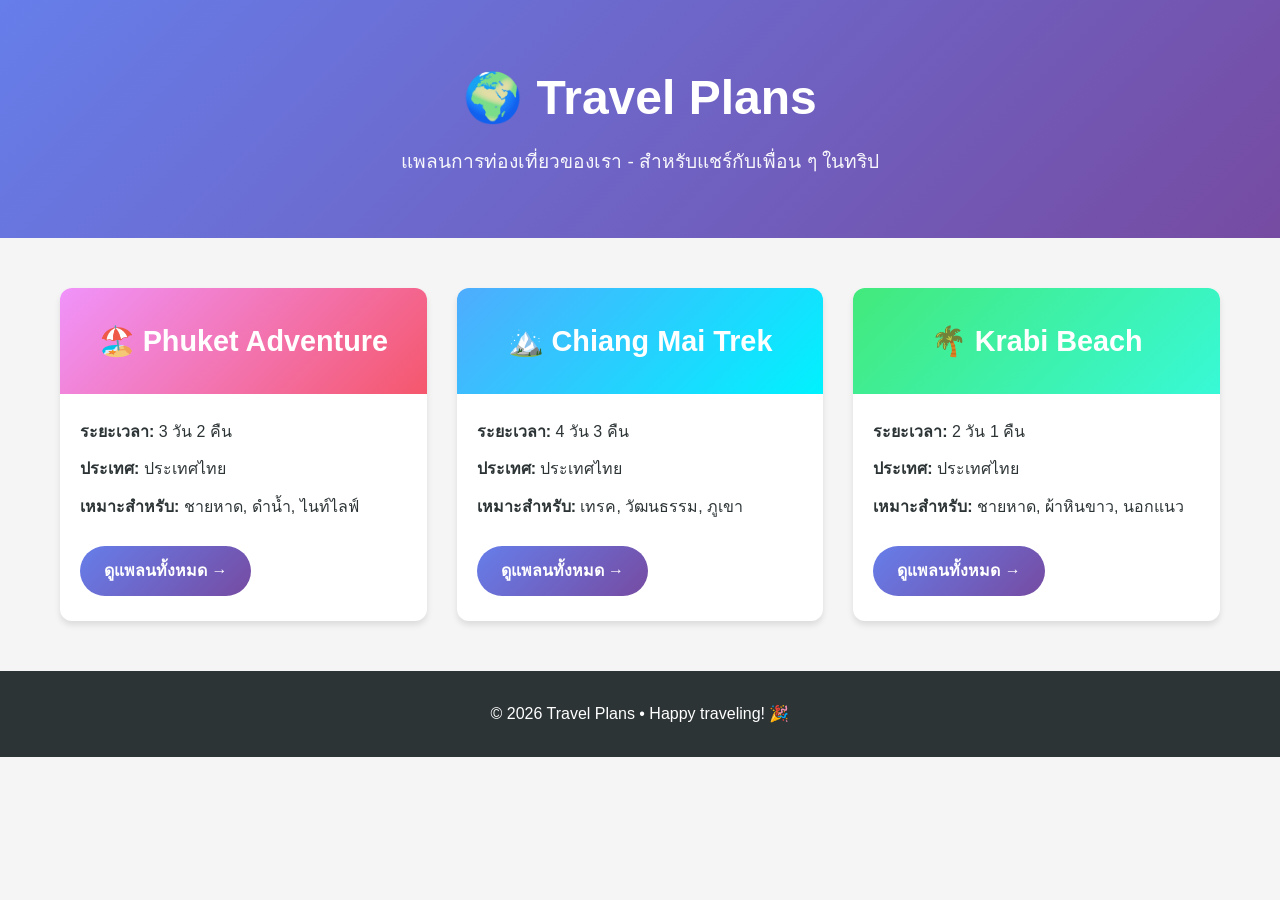
==== index.html @ 141b63b5 "Create main landing page" ====
<!DOCTYPE html>
<html lang="th">
<head>
    <meta charset="UTF-8">
    <meta name="viewport" content="width=device-width, initial-scale=1.0">
    <title>Travel Plans - การท่องเที่ยวของเรา</title>
    <link rel="stylesheet" href="css/styles.css">
</head>
<body>
    <header class="header">
        <div class="container">
            <h1>🌍 Travel Plans</h1>
            <p>แพลนการท่องเที่ยวของเรา - สำหรับแชร์กับเพื่อน ๆ ในทริป</p>
        </div>
    </header>

    <main class="container">
        <section class="plans-grid">
            <!-- Plan Card 1 -->
            <div class="plan-card">
                <div class="plan-header phuket">
                    <h2>🏖️ Phuket Adventure</h2>
                </div>
                <div class="plan-content">
                    <p><strong>ระยะเวลา:</strong> 3 วัน 2 คืน</p>
                    <p><strong>ประเทศ:</strong> ประเทศไทย</p>
                    <p><strong>เหมาะสำหรับ:</strong> ชายหาด, ดำน้ำ, ไนท์ไลฟ์</p>
                    <a href="plans/phuket-adventure/index.html" class="btn">ดูแพลนทั้งหมด →</a>
                </div>
            </div>

            <!-- Plan Card 2 -->
            <div class="plan-card">
                <div class="plan-header chiangmai">
                    <h2>🏔️ Chiang Mai Trek</h2>
                </div>
                <div class="plan-content">
                    <p><strong>ระยะเวลา:</strong> 4 วัน 3 คืน</p>
                    <p><strong>ประเทศ:</strong> ประเทศไทย</p>
                    <p><strong>เหมาะสำหรับ:</strong> เทรค, วัฒนธรรม, ภูเขา</p>
                    <a href="plans/chiang-mai-trek/index.html" class="btn">ดูแพลนทั้งหมด →</a>
                </div>
            </div>

            <!-- Plan Card 3 -->
            <div class="plan-card">
                <div class="plan-header krabi">
                    <h2>🌴 Krabi Beach</h2>
                </div>
                <div class="plan-content">
                    <p><strong>ระยะเวลา:</strong> 2 วัน 1 คืน</p>
                    <p><strong>ประเทศ:</strong> ประเทศไทย</p>
                    <p><strong>เหมาะสำหรับ:</strong> ชายหาด, ผ้าหินขาว, นอกแนว</p>
                    <a href="plans/krabi-beach/index.html" class="btn">ดูแพลนทั้งหมด →</a>
                </div>
            </div>
        </section>
    </main>

    <footer class="footer">
        <p>&copy; 2026 Travel Plans • Happy traveling! 🎉</p>
    </footer>
</body>
</html>
---- css/styles.css ----
* {
    margin: 0;
    padding: 0;
    box-sizing: border-box;
}

:root {
    --primary: #ff6b6b;
    --secondary: #4ecdc4;
    --accent: #ffe66d;
    --dark: #2d3436;
    --light: #f5f5f5;
    --border-radius: 12px;
}

body {
    font-family: 'Segoe UI', Tahoma, Geneva, Verdana, sans-serif;
    line-height: 1.6;
    color: var(--dark);
    background-color: var(--light);
}

.container {
    max-width: 1200px;
    margin: 0 auto;
    padding: 0 20px;
}

/* Header */
.header {
    background: linear-gradient(135deg, #667eea 0%, #764ba2 100%);
    color: white;
    padding: 60px 0;
    text-align: center;
    margin-bottom: 50px;
}

.header h1 {
    font-size: 3em;
    margin-bottom: 10px;
}

.header p {
    font-size: 1.2em;
    opacity: 0.95;
}

/* Plans Grid */
.plans-grid {
    display: grid;
    grid-template-columns: repeat(auto-fit, minmax(300px, 1fr));
    gap: 30px;
    margin-bottom: 50px;
}

/* Plan Card */
.plan-card {
    background: white;
    border-radius: var(--border-radius);
    overflow: hidden;
    box-shadow: 0 4px 6px rgba(0, 0, 0, 0.1);
    transition: transform 0.3s ease, box-shadow 0.3s ease;
}

.plan-card:hover {
    transform: translateY(-5px);
    box-shadow: 0 8px 12px rgba(0, 0, 0, 0.15);
}

.plan-header {
    padding: 30px 20px;
    color: white;
    text-align: center;
}

.plan-header h2 {
    font-size: 1.8em;
}

.plan-header.phuket {
    background: linear-gradient(135deg, #f093fb 0%, #f5576c 100%);
}

.plan-header.chiangmai {
    background: linear-gradient(135deg, #4facfe 0%, #00f2fe 100%);
}

.plan-header.krabi {
    background: linear-gradient(135deg, #43e97b 0%, #38f9d7 100%);
}

.plan-content {
    padding: 25px 20px;
}

.plan-content p {
    margin-bottom: 12px;
    font-size: 1em;
}

.plan-content p strong {
    color: var(--dark);
}

.btn {
    display: inline-block;
    background: linear-gradient(135deg, #667eea 0%, #764ba2 100%);
    color: white;
    padding: 12px 24px;
    border-radius: 25px;
    text-decoration: none;
    font-weight: 600;
    transition: all 0.3s ease;
    margin-top: 15px;
    border: none;
    cursor: pointer;
    font-size: 1em;
}

.btn:hover {
    transform: scale(1.05);
    box-shadow: 0 4px 12px rgba(102, 126, 234, 0.4);
}

/* Plan Detail Page */
.plan-detail {
    background: white;
    border-radius: var(--border-radius);
    padding: 40px;
    margin-bottom: 30px;
    box-shadow: 0 2px 4px rgba(0, 0, 0, 0.1);
}

.plan-title {
    font-size: 2.5em;
    margin-bottom: 10px;
    color: var(--dark);
}

.plan-info {
    display: flex;
    gap: 30px;
    margin-bottom: 30px;
    flex-wrap: wrap;
}

.info-item {
    display: flex;
    align-items: center;
    gap: 10px;
}

.info-item strong {
    min-width: 100px;
}

.itinerary {
    margin-top: 40px;
}

.itinerary h3 {
    font-size: 1.8em;
    margin-bottom: 20px;
    color: var(--dark);
    border-bottom: 3px solid var(--primary);
    padding-bottom: 10px;
}

.day-item {
    background: #f9f9f9;
    padding: 20px;
    margin-bottom: 20px;
    border-radius: var(--border-radius);
    border-left: 4px solid var(--primary);
}

.day-item h4 {
    font-size: 1.3em;
    margin-bottom: 10px;
    color: var(--primary);
}

.day-item ul {
    list-style: none;
    margin-left: 0;
}

.day-item li {
    padding: 8px 0;
    padding-left: 25px;
    position: relative;
}

.day-item li:before {
    content: "✓";
    position: absolute;
    left: 0;
    color: var(--secondary);
    font-weight: bold;
}

.accommodation, .restaurants, .tips {
    background: #f0f8f7;
    padding: 20px;
    border-radius: var(--border-radius);
    margin: 20px 0;
    border-left: 4px solid var(--secondary);
}

.accommodation h4, .restaurants h4, .tips h4 {
    color: var(--secondary);
    margin-bottom: 10px;
}

.back-link {
    display: inline-block;
    margin-bottom: 30px;
    color: var(--secondary);
    text-decoration: none;
    font-weight: 600;
}

.back-link:hover {
    color: var(--primary);
}

/* Footer */
.footer {
    background: var(--dark);
    color: white;
    text-align: center;
    padding: 30px 0;
    margin-top: 50px;
}

/* Responsive */
@media (max-width: 768px) {
    .header h1 {
        font-size: 2em;
    }

    .plans-grid {
        grid-template-columns: 1fr;
    }

    .plan-detail {
        padding: 20px;
    }

    .plan-title {
        font-size: 1.8em;
    }

    .plan-info {
        gap: 15px;
    }
}
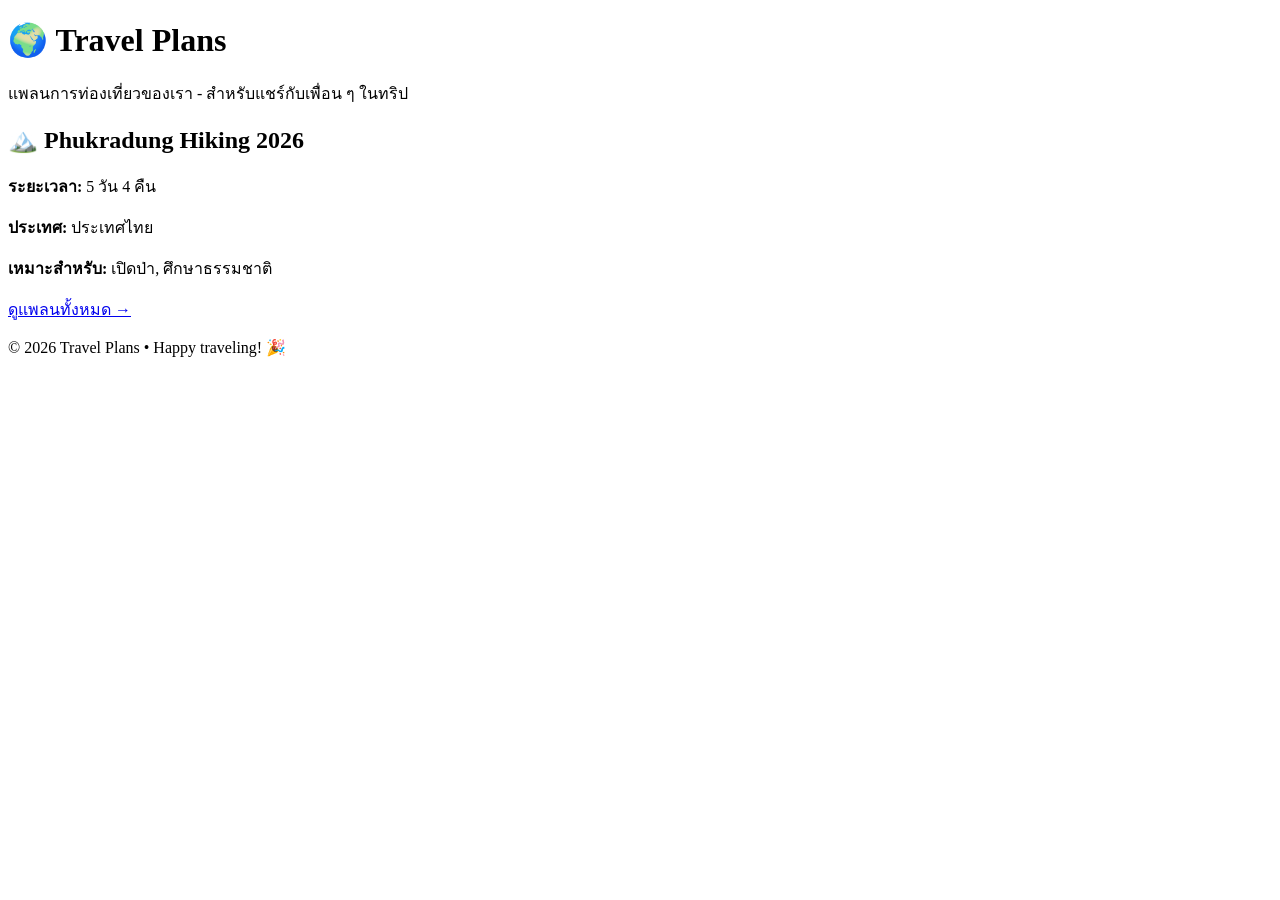
==== commit 12644488: "Revise travel plans and styles in index.html Updated travel plan details and removed unused plan car" ====
--- a/index.html
+++ b/index.html
@@ -4,7 +4,7 @@
     <meta charset="UTF-8">
     <meta name="viewport" content="width=device-width, initial-scale=1.0">
     <title>Travel Plans - การท่องเที่ยวของเรา</title>
-    <link rel="stylesheet" href="css/styles.css">
+    <link rel="stylesheet" href="assets/css/dashboard-styles.css">
 </head>
 <body>
     <header class="header">
@@ -18,40 +18,14 @@
         <section class="plans-grid">
             <!-- Plan Card 1 -->
             <div class="plan-card">
-                <div class="plan-header phuket">
-                    <h2>🏖️ Phuket Adventure</h2>
+                <div class="plan-header green-plan">
+                    <h2>🏔️ Phukradung Hiking 2026</h2>
                 </div>
                 <div class="plan-content">
-                    <p><strong>ระยะเวลา:</strong> 3 วัน 2 คืน</p>
+                    <p><strong>ระยะเวลา:</strong> 5 วัน 4 คืน</p>
                     <p><strong>ประเทศ:</strong> ประเทศไทย</p>
-                    <p><strong>เหมาะสำหรับ:</strong> ชายหาด, ดำน้ำ, ไนท์ไลฟ์</p>
-                    <a href="plans/phuket-adventure/index.html" class="btn">ดูแพลนทั้งหมด →</a>
-                </div>
-            </div>
-
-            <!-- Plan Card 2 -->
-            <div class="plan-card">
-                <div class="plan-header chiangmai">
-                    <h2>🏔️ Chiang Mai Trek</h2>
-                </div>
-                <div class="plan-content">
-                    <p><strong>ระยะเวลา:</strong> 4 วัน 3 คืน</p>
-                    <p><strong>ประเทศ:</strong> ประเทศไทย</p>
-                    <p><strong>เหมาะสำหรับ:</strong> เทรค, วัฒนธรรม, ภูเขา</p>
-                    <a href="plans/chiang-mai-trek/index.html" class="btn">ดูแพลนทั้งหมด →</a>
-                </div>
-            </div>
-
-            <!-- Plan Card 3 -->
-            <div class="plan-card">
-                <div class="plan-header krabi">
-                    <h2>🌴 Krabi Beach</h2>
-                </div>
-                <div class="plan-content">
-                    <p><strong>ระยะเวลา:</strong> 2 วัน 1 คืน</p>
-                    <p><strong>ประเทศ:</strong> ประเทศไทย</p>
-                    <p><strong>เหมาะสำหรับ:</strong> ชายหาด, ผ้าหินขาว, นอกแนว</p>
-                    <a href="plans/krabi-beach/index.html" class="btn">ดูแพลนทั้งหมด →</a>
+                    <p><strong>เหมาะสำหรับ:</strong> เปิดป่า, ศึกษาธรรมชาติ</p>
+                    <a href="plans/phukradung-2026/index.html" class="btn">ดูแพลนทั้งหมด →</a>
                 </div>
             </div>
         </section>
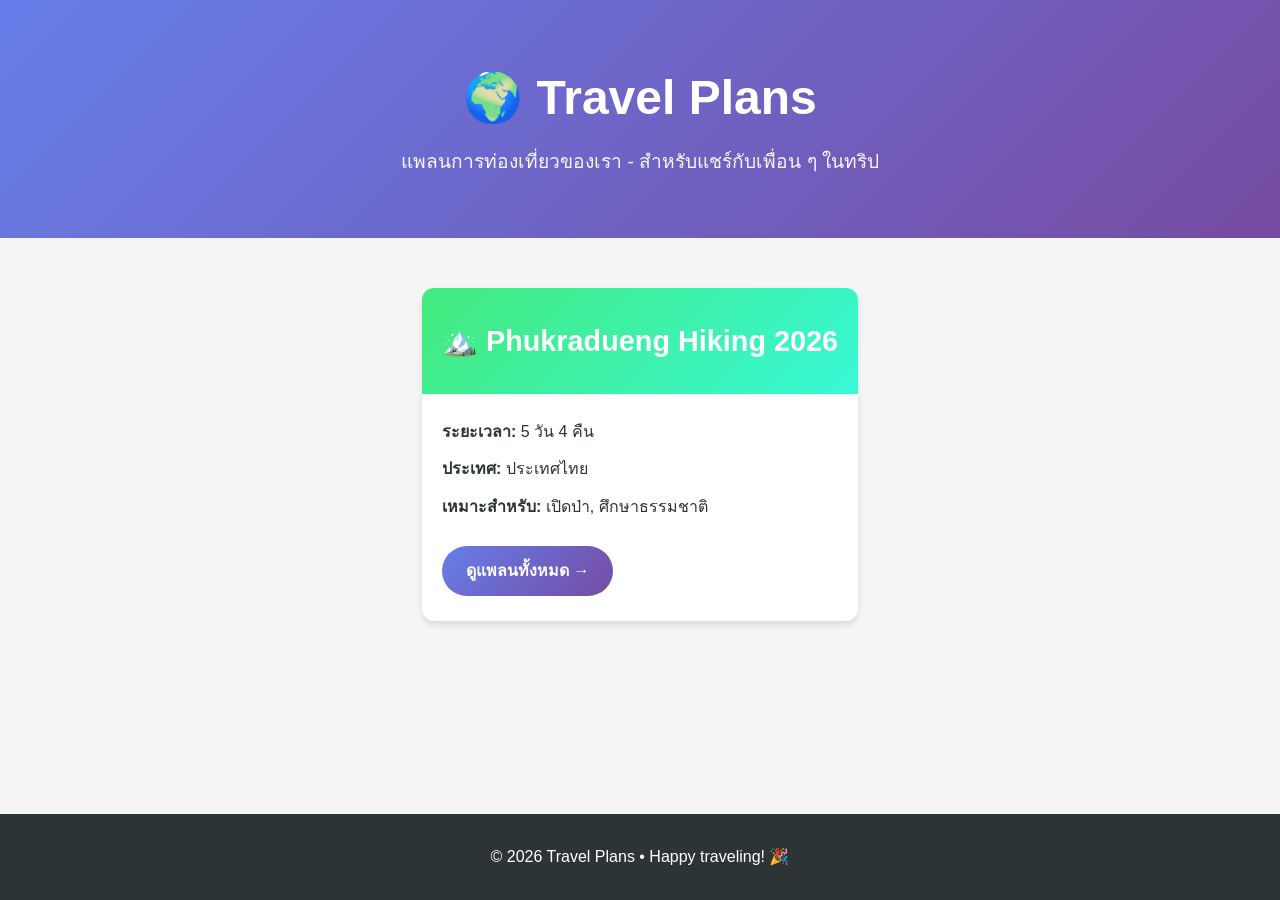
==== commit 42b7cbd5: "Fix typo in hiking plan name and link" ====
--- a/index.html
+++ b/index.html
@@ -19,13 +19,13 @@
             <!-- Plan Card 1 -->
             <div class="plan-card">
                 <div class="plan-header green-plan">
-                    <h2>🏔️ Phukradung Hiking 2026</h2>
+                    <h2>🏔️ Phukradueng Hiking 2026</h2>
                 </div>
                 <div class="plan-content">
                     <p><strong>ระยะเวลา:</strong> 5 วัน 4 คืน</p>
                     <p><strong>ประเทศ:</strong> ประเทศไทย</p>
                     <p><strong>เหมาะสำหรับ:</strong> เปิดป่า, ศึกษาธรรมชาติ</p>
-                    <a href="plans/phukradung-2026/index.html" class="btn">ดูแพลนทั้งหมด →</a>
+                    <a href="plans/phukradueng-2026/index.html" class="btn">ดูแพลนทั้งหมด →</a>
                 </div>
             </div>
         </section>
--- a/assets/css/dashboard-styles.css
+++ b/assets/css/dashboard-styles.css
@@ -0,0 +1,267 @@
+* {
+    margin: 0;
+    padding: 0;
+    box-sizing: border-box;
+}
+
+:root {
+    --primary: #ff6b6b;
+    --secondary: #4ecdc4;
+    --accent: #ffe66d;
+    --dark: #2d3436;
+    --light: #f5f5f5;
+    --border-radius: 12px;
+}
+
+html, body {
+    height: 100%;
+}
+
+body {
+    font-family: 'Segoe UI', Tahoma, Geneva, Verdana, sans-serif;
+    line-height: 1.6;
+    color: var(--dark);
+    background-color: var(--light);
+    display: flex;
+    flex-direction: column;
+}
+
+main {
+    flex: 1;
+}
+
+.container {
+    max-width: 1200px;
+    margin: 0 auto;
+    padding: 0 20px;
+}
+
+/* Header */
+.header {
+    background: linear-gradient(135deg, #667eea 0%, #764ba2 100%);
+    color: white;
+    padding: 60px 0;
+    text-align: center;
+    margin-bottom: 50px;
+}
+
+.header h1 {
+    font-size: 3em;
+    margin-bottom: 10px;
+}
+
+.header p {
+    font-size: 1.2em;
+    opacity: 0.95;
+}
+
+/* Plans Grid */
+.plans-grid {
+    display: grid;
+    grid-template-columns: repeat(auto-fit, minmax(300px, 1fr));
+    gap: 30px;
+    margin-bottom: 50px;
+}
+
+/* Plan Card */
+.plan-card {
+    background: white;
+    border-radius: var(--border-radius);
+    overflow: hidden;
+    box-shadow: 0 4px 6px rgba(0, 0, 0, 0.1);
+    transition: transform 0.3s ease, box-shadow 0.3s ease;
+}
+
+.plan-card:hover {
+    transform: translateY(-5px);
+    box-shadow: 0 8px 12px rgba(0, 0, 0, 0.15);
+}
+
+.plan-header {
+    padding: 30px 20px;
+    color: white;
+    text-align: center;
+}
+
+.plan-header h2 {
+    font-size: 1.8em;
+}
+
+.plan-header.pink-plan {
+    background: linear-gradient(135deg, #f093fb 0%, #f5576c 100%);
+}
+
+.plan-header.blue-plan {
+    background: linear-gradient(135deg, #4facfe 0%, #00f2fe 100%);
+}
+
+.plan-header.green-plan {
+    background: linear-gradient(135deg, #43e97b 0%, #38f9d7 100%);
+}
+
+.plan-content {
+    padding: 25px 20px;
+}
+
+.plan-content p {
+    margin-bottom: 12px;
+    font-size: 1em;
+}
+
+.plan-content p strong {
+    color: var(--dark);
+}
+
+.btn {
+    display: inline-block;
+    background: linear-gradient(135deg, #667eea 0%, #764ba2 100%);
+    color: white;
+    padding: 12px 24px;
+    border-radius: 25px;
+    text-decoration: none;
+    font-weight: 600;
+    transition: all 0.3s ease;
+    margin-top: 15px;
+    border: none;
+    cursor: pointer;
+    font-size: 1em;
+}
+
+.btn:hover {
+    transform: scale(1.05);
+    box-shadow: 0 4px 12px rgba(102, 126, 234, 0.4);
+}
+
+/* Plan Detail Page */
+.plan-detail {
+    background: white;
+    border-radius: var(--border-radius);
+    padding: 40px;
+    margin-bottom: 30px;
+    box-shadow: 0 2px 4px rgba(0, 0, 0, 0.1);
+}
+
+.plan-title {
+    font-size: 2.5em;
+    margin-bottom: 10px;
+    color: var(--dark);
+}
+
+.plan-info {
+    display: flex;
+    gap: 30px;
+    margin-bottom: 30px;
+    flex-wrap: wrap;
+}
+
+.info-item {
+    display: flex;
+    align-items: center;
+    gap: 10px;
+}
+
+.info-item strong {
+    min-width: 100px;
+}
+
+.itinerary {
+    margin-top: 40px;
+}
+
+.itinerary h3 {
+    font-size: 1.8em;
+    margin-bottom: 20px;
+    color: var(--dark);
+    border-bottom: 3px solid var(--primary);
+    padding-bottom: 10px;
+}
+
+.day-item {
+    background: #f9f9f9;
+    padding: 20px;
+    margin-bottom: 20px;
+    border-radius: var(--border-radius);
+    border-left: 4px solid var(--primary);
+}
+
+.day-item h4 {
+    font-size: 1.3em;
+    margin-bottom: 10px;
+    color: var(--primary);
+}
+
+.day-item ul {
+    list-style: none;
+    margin-left: 0;
+}
+
+.day-item li {
+    padding: 8px 0;
+    padding-left: 25px;
+    position: relative;
+}
+
+.day-item li:before {
+    content: "✓";
+    position: absolute;
+    left: 0;
+    color: var(--secondary);
+    font-weight: bold;
+}
+
+.accommodation, .restaurants, .tips {
+    background: #f0f8f7;
+    padding: 20px;
+    border-radius: var(--border-radius);
+    margin: 20px 0;
+    border-left: 4px solid var(--secondary);
+}
+
+.accommodation h4, .restaurants h4, .tips h4 {
+    color: var(--secondary);
+    margin-bottom: 10px;
+}
+
+.back-link {
+    display: inline-block;
+    margin-bottom: 30px;
+    color: var(--secondary);
+    text-decoration: none;
+    font-weight: 600;
+}
+
+.back-link:hover {
+    color: var(--primary);
+}
+
+/* Footer */
+.footer {
+    background: var(--dark);
+    color: white;
+    text-align: center;
+    padding: 30px 0;
+    margin-top: auto;
+}
+
+/* Responsive */
+@media (max-width: 768px) {
+    .header h1 {
+        font-size: 2em;
+    }
+
+    .plans-grid {
+        grid-template-columns: 1fr;
+    }
+
+    .plan-detail {
+        padding: 20px;
+    }
+
+    .plan-title {
+        font-size: 1.8em;
+    }
+
+    .plan-info {
+        gap: 15px;
+    }
+}
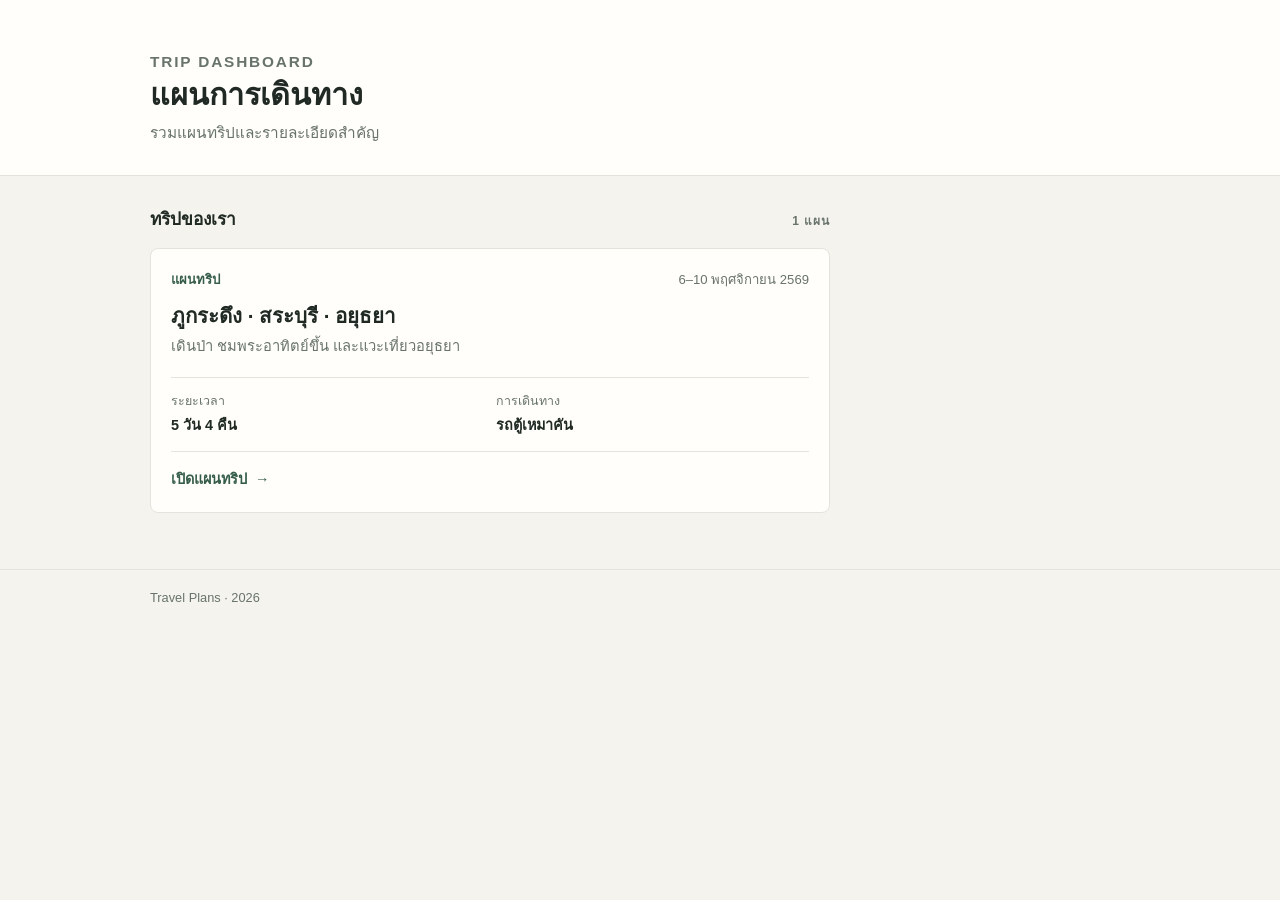
==== commit 8f9e2e2b: "update data and modify page" ====
--- a/index.html
+++ b/index.html
@@ -3,36 +3,54 @@
 <head>
     <meta charset="UTF-8">
     <meta name="viewport" content="width=device-width, initial-scale=1.0">
-    <title>Travel Plans - การท่องเที่ยวของเรา</title>
+    <title>Travel Plans | แผนการเดินทาง</title>
     <link rel="stylesheet" href="assets/css/dashboard-styles.css">
 </head>
 <body>
     <header class="header">
         <div class="container">
-            <h1>🌍 Travel Plans</h1>
-            <p>แพลนการท่องเที่ยวของเรา - สำหรับแชร์กับเพื่อน ๆ ในทริป</p>
+            <p class="eyebrow">TRIP DASHBOARD</p>
+            <h1>แผนการเดินทาง</h1>
+            <p>รวมแผนทริปและรายละเอียดสำคัญ</p>
         </div>
     </header>
 
     <main class="container">
-        <section class="plans-grid">
-            <!-- Plan Card 1 -->
-            <div class="plan-card">
-                <div class="plan-header green-plan">
-                    <h2>🏔️ Phukradueng Hiking 2026</h2>
-                </div>
-                <div class="plan-content">
-                    <p><strong>ระยะเวลา:</strong> 5 วัน 4 คืน</p>
-                    <p><strong>ประเทศ:</strong> ประเทศไทย</p>
-                    <p><strong>เหมาะสำหรับ:</strong> เปิดป่า, ศึกษาธรรมชาติ</p>
-                    <a href="plans/phukradueng-2026/index.html" class="btn">ดูแพลนทั้งหมด →</a>
-                </div>
+        <section aria-labelledby="plans-heading">
+            <div class="section-heading">
+                <h2 id="plans-heading">ทริปของเรา</h2>
+                <span class="section-count">1 แผน</span>
+            </div>
+            <div class="plans-grid">
+                <article class="plan-card">
+                    <div class="plan-meta">
+                        <span class="plan-status">แผนทริป</span>
+                        <time datetime="2026-11-06">6–10 พฤศจิกายน 2569</time>
+                    </div>
+                    <h3>ภูกระดึง · สระบุรี · อยุธยา</h3>
+                    <p class="plan-description">เดินป่า ชมพระอาทิตย์ขึ้น และแวะเที่ยวอยุธยา</p>
+                    <dl class="plan-facts">
+                        <div>
+                            <dt>ระยะเวลา</dt>
+                            <dd>5 วัน 4 คืน</dd>
+                        </div>
+                        <div>
+                            <dt>การเดินทาง</dt>
+                            <dd>รถตู้เหมาคัน</dd>
+                        </div>
+                    </dl>
+                    <a href="plans/phukradueng-2026/index.html" class="plan-link">
+                        เปิดแผนทริป <span aria-hidden="true">→</span>
+                    </a>
+                </article>
             </div>
         </section>
     </main>
 
     <footer class="footer">
-        <p>&copy; 2026 Travel Plans • Happy traveling! 🎉</p>
+        <div class="container">
+            <p>Travel Plans · 2026</p>
+        </div>
     </footer>
 </body>
 </html>
--- a/assets/css/dashboard-styles.css
+++ b/assets/css/dashboard-styles.css
@@ -1,267 +1,218 @@
-* {
-    margin: 0;
-    padding: 0;
-    box-sizing: border-box;
-}
-
-:root {
-    --primary: #ff6b6b;
-    --secondary: #4ecdc4;
-    --accent: #ffe66d;
-    --dark: #2d3436;
-    --light: #f5f5f5;
-    --border-radius: 12px;
-}
-
-html, body {
-    height: 100%;
-}
-
-body {
-    font-family: 'Segoe UI', Tahoma, Geneva, Verdana, sans-serif;
-    line-height: 1.6;
-    color: var(--dark);
-    background-color: var(--light);
-    display: flex;
-    flex-direction: column;
-}
-
-main {
-    flex: 1;
-}
-
-.container {
-    max-width: 1200px;
-    margin: 0 auto;
-    padding: 0 20px;
-}
-
-/* Header */
-.header {
-    background: linear-gradient(135deg, #667eea 0%, #764ba2 100%);
-    color: white;
-    padding: 60px 0;
-    text-align: center;
-    margin-bottom: 50px;
-}
-
-.header h1 {
-    font-size: 3em;
-    margin-bottom: 10px;
-}
-
-.header p {
-    font-size: 1.2em;
-    opacity: 0.95;
-}
-
-/* Plans Grid */
-.plans-grid {
-    display: grid;
-    grid-template-columns: repeat(auto-fit, minmax(300px, 1fr));
-    gap: 30px;
-    margin-bottom: 50px;
-}
-
-/* Plan Card */
-.plan-card {
-    background: white;
-    border-radius: var(--border-radius);
-    overflow: hidden;
-    box-shadow: 0 4px 6px rgba(0, 0, 0, 0.1);
-    transition: transform 0.3s ease, box-shadow 0.3s ease;
-}
-
-.plan-card:hover {
-    transform: translateY(-5px);
-    box-shadow: 0 8px 12px rgba(0, 0, 0, 0.15);
-}
-
-.plan-header {
-    padding: 30px 20px;
-    color: white;
-    text-align: center;
-}
-
-.plan-header h2 {
-    font-size: 1.8em;
-}
-
-.plan-header.pink-plan {
-    background: linear-gradient(135deg, #f093fb 0%, #f5576c 100%);
-}
-
-.plan-header.blue-plan {
-    background: linear-gradient(135deg, #4facfe 0%, #00f2fe 100%);
-}
-
-.plan-header.green-plan {
-    background: linear-gradient(135deg, #43e97b 0%, #38f9d7 100%);
-}
-
-.plan-content {
-    padding: 25px 20px;
-}
-
-.plan-content p {
-    margin-bottom: 12px;
-    font-size: 1em;
-}
-
-.plan-content p strong {
-    color: var(--dark);
-}
-
-.btn {
-    display: inline-block;
-    background: linear-gradient(135deg, #667eea 0%, #764ba2 100%);
-    color: white;
-    padding: 12px 24px;
-    border-radius: 25px;
-    text-decoration: none;
-    font-weight: 600;
-    transition: all 0.3s ease;
-    margin-top: 15px;
-    border: none;
-    cursor: pointer;
-    font-size: 1em;
-}
-
-.btn:hover {
-    transform: scale(1.05);
-    box-shadow: 0 4px 12px rgba(102, 126, 234, 0.4);
-}
-
-/* Plan Detail Page */
-.plan-detail {
-    background: white;
-    border-radius: var(--border-radius);
-    padding: 40px;
-    margin-bottom: 30px;
-    box-shadow: 0 2px 4px rgba(0, 0, 0, 0.1);
-}
-
-.plan-title {
-    font-size: 2.5em;
-    margin-bottom: 10px;
-    color: var(--dark);
-}
-
-.plan-info {
-    display: flex;
-    gap: 30px;
-    margin-bottom: 30px;
-    flex-wrap: wrap;
-}
-
-.info-item {
-    display: flex;
-    align-items: center;
-    gap: 10px;
-}
-
-.info-item strong {
-    min-width: 100px;
-}
-
-.itinerary {
-    margin-top: 40px;
-}
-
-.itinerary h3 {
-    font-size: 1.8em;
-    margin-bottom: 20px;
-    color: var(--dark);
-    border-bottom: 3px solid var(--primary);
-    padding-bottom: 10px;
-}
-
-.day-item {
-    background: #f9f9f9;
-    padding: 20px;
-    margin-bottom: 20px;
-    border-radius: var(--border-radius);
-    border-left: 4px solid var(--primary);
-}
-
-.day-item h4 {
-    font-size: 1.3em;
-    margin-bottom: 10px;
-    color: var(--primary);
-}
-
-.day-item ul {
-    list-style: none;
-    margin-left: 0;
-}
-
-.day-item li {
-    padding: 8px 0;
-    padding-left: 25px;
-    position: relative;
-}
-
-.day-item li:before {
-    content: "✓";
-    position: absolute;
-    left: 0;
-    color: var(--secondary);
-    font-weight: bold;
-}
-
-.accommodation, .restaurants, .tips {
-    background: #f0f8f7;
-    padding: 20px;
-    border-radius: var(--border-radius);
-    margin: 20px 0;
-    border-left: 4px solid var(--secondary);
-}
-
-.accommodation h4, .restaurants h4, .tips h4 {
-    color: var(--secondary);
-    margin-bottom: 10px;
-}
-
-.back-link {
-    display: inline-block;
-    margin-bottom: 30px;
-    color: var(--secondary);
-    text-decoration: none;
-    font-weight: 600;
-}
-
-.back-link:hover {
-    color: var(--primary);
-}
-
-/* Footer */
-.footer {
-    background: var(--dark);
-    color: white;
-    text-align: center;
-    padding: 30px 0;
-    margin-top: auto;
-}
-
-/* Responsive */
-@media (max-width: 768px) {
-    .header h1 {
-        font-size: 2em;
-    }
-
-    .plans-grid {
-        grid-template-columns: 1fr;
-    }
-
-    .plan-detail {
-        padding: 20px;
-    }
-
-    .plan-title {
-        font-size: 1.8em;
-    }
-
-    .plan-info {
-        gap: 15px;
-    }
-}
+:root {
+    --page: #f4f3ee;
+    --surface: #fffefa;
+    --text: #202923;
+    --muted: #68736b;
+    --border: #e3e5dc;
+    --accent: #355d49;
+    --accent-soft: #e8f0e9;
+}
+
+* {
+    box-sizing: border-box;
+}
+
+html,
+body {
+    min-height: 100%;
+}
+
+body {
+    display: flex;
+    flex-direction: column;
+    margin: 0;
+    background: var(--page);
+    color: var(--text);
+    font-family: -apple-system, BlinkMacSystemFont, "Segoe UI", "Noto Sans Thai", sans-serif;
+    line-height: 1.6;
+}
+
+.container {
+    width: min(100% - 40px, 980px);
+    margin: 0 auto;
+}
+
+.header {
+    padding: 42px 0 30px;
+    background: var(--surface);
+    border-bottom: 1px solid var(--border);
+}
+
+.eyebrow {
+    margin-bottom: 7px;
+    color: var(--accent);
+    font-size: 0.72rem;
+    font-weight: 700;
+    letter-spacing: 0.12em;
+    text-transform: uppercase;
+}
+
+.header h1 {
+    margin: 0;
+    font-size: 1.9rem;
+    line-height: 1.25;
+}
+
+.header p {
+    margin: 8px 0 0;
+    color: var(--muted);
+    font-size: 0.96rem;
+}
+
+main {
+    flex: 1;
+    padding-top: 30px;
+    padding-bottom: 56px;
+}
+
+.section-heading {
+    display: flex;
+    align-items: baseline;
+    justify-content: space-between;
+    gap: 16px;
+    max-width: 680px;
+    margin-bottom: 14px;
+}
+
+.section-heading h2 {
+    margin: 0;
+    font-size: 1.08rem;
+}
+
+.section-count {
+    color: var(--muted);
+    font-size: 0.75rem;
+    font-weight: 700;
+    letter-spacing: 0.08em;
+    text-transform: uppercase;
+}
+
+.plans-grid {
+    display: grid;
+    grid-template-columns: minmax(0, 680px);
+    gap: 14px;
+}
+
+.plan-card {
+    padding: 20px;
+    border: 1px solid var(--border);
+    border-radius: 8px;
+    background: var(--surface);
+    transition: border-color 0.18s ease;
+}
+
+.plan-card:hover {
+    border-color: #9eafa3;
+}
+
+.plan-meta {
+    display: flex;
+    flex-wrap: wrap;
+    align-items: center;
+    justify-content: space-between;
+    gap: 8px 16px;
+    color: var(--muted);
+    font-size: 0.82rem;
+}
+
+.plan-status {
+    color: var(--accent);
+    font-weight: 700;
+}
+
+.plan-card h3 {
+    margin: 12px 0 5px;
+    font-size: 1.28rem;
+    line-height: 1.4;
+}
+
+.plan-description {
+    margin: 0;
+    color: var(--muted);
+    font-size: 0.92rem;
+}
+
+.plan-facts {
+    display: grid;
+    grid-template-columns: repeat(2, minmax(0, 1fr));
+    gap: 12px;
+    margin: 18px 0 0;
+    padding: 14px 0;
+    border-top: 1px solid var(--border);
+    border-bottom: 1px solid var(--border);
+}
+
+.plan-facts div {
+    display: grid;
+    gap: 2px;
+}
+
+.plan-facts dt {
+    color: var(--muted);
+    font-size: 0.78rem;
+}
+
+.plan-facts dd {
+    margin: 0;
+    font-size: 0.9rem;
+    font-weight: 700;
+}
+
+.plan-link {
+    display: inline-flex;
+    align-items: center;
+    gap: 8px;
+    margin-top: 16px;
+    color: var(--accent);
+    font-size: 0.9rem;
+    font-weight: 700;
+    text-decoration: none;
+}
+
+.plan-link:hover {
+    text-decoration: underline;
+    text-underline-offset: 3px;
+}
+
+.footer {
+    padding: 18px 0;
+    border-top: 1px solid var(--border);
+    color: var(--muted);
+    font-size: 0.8rem;
+}
+
+.footer p {
+    margin: 0;
+}
+
+@media (max-width: 600px) {
+    .container {
+        width: min(100% - 32px, 980px);
+    }
+
+    .header {
+        padding: 30px 0 24px;
+    }
+
+    .header h1 {
+        font-size: 1.65rem;
+    }
+
+    main {
+        padding-top: 22px;
+        padding-bottom: 40px;
+    }
+
+    .plan-card {
+        padding: 16px;
+    }
+}
+
+@media (prefers-reduced-motion: reduce) {
+    *,
+    *::before,
+    *::after {
+        scroll-behavior: auto !important;
+        transition-duration: 0.01ms !important;
+    }
+}
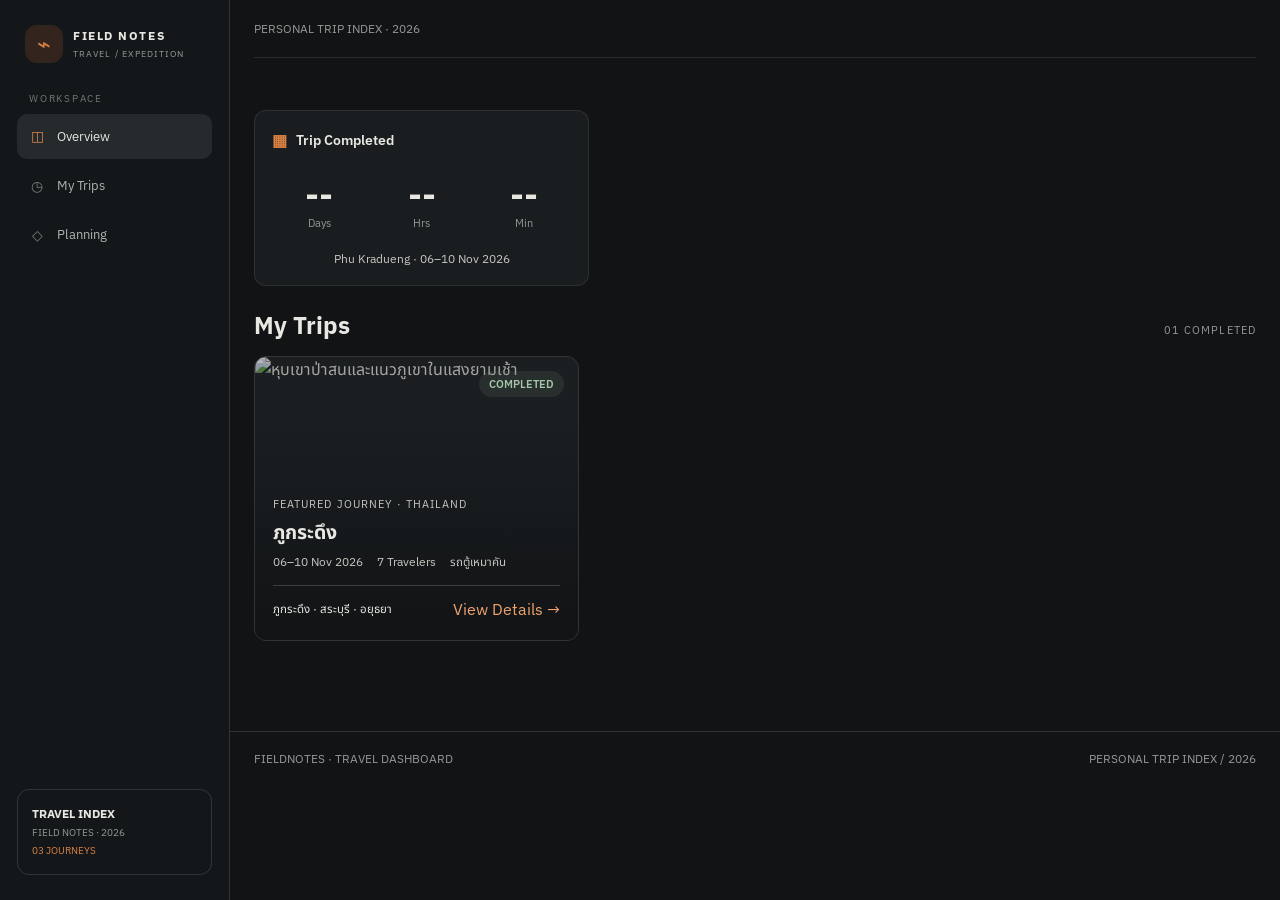
==== commit 4ee59649: "Re-design dashboard" ====
--- a/index.html
+++ b/index.html
@@ -1,56 +1,261 @@
 <!DOCTYPE html>
 <html lang="th">
 <head>
-    <meta charset="UTF-8">
-    <meta name="viewport" content="width=device-width, initial-scale=1.0">
-    <title>Travel Plans | แผนการเดินทาง</title>
-    <link rel="stylesheet" href="assets/css/dashboard-styles.css">
+	<meta charset="UTF-8">
+	<meta name="viewport" content="width=device-width, initial-scale=1">
+	<meta name="theme-color" content="#111315">
+	<title>FIELD NOTES — Travel Dashboard</title>
+	<link rel="preconnect" href="https://fonts.googleapis.com">
+	<link rel="preconnect" href="https://fonts.gstatic.com" crossorigin>
+	<link href="https://fonts.googleapis.com/css2?family=IBM+Plex+Sans:wght@400;500;600;700&family=Noto+Sans+Thai:wght@400;500;600;700&display=swap" rel="stylesheet">
+	<link rel="stylesheet" href="dashboard.css">
 </head>
 <body>
-    <header class="header">
-        <div class="container">
-            <p class="eyebrow">TRIP DASHBOARD</p>
-            <h1>แผนการเดินทาง</h1>
-            <p>รวมแผนทริปและรายละเอียดสำคัญ</p>
-        </div>
-    </header>
-
-    <main class="container">
-        <section aria-labelledby="plans-heading">
-            <div class="section-heading">
-                <h2 id="plans-heading">ทริปของเรา</h2>
-                <span class="section-count">1 แผน</span>
-            </div>
-            <div class="plans-grid">
-                <article class="plan-card">
-                    <div class="plan-meta">
-                        <span class="plan-status">แผนทริป</span>
-                        <time datetime="2026-11-06">6–10 พฤศจิกายน 2569</time>
-                    </div>
-                    <h3>ภูกระดึง · สระบุรี · อยุธยา</h3>
-                    <p class="plan-description">เดินป่า ชมพระอาทิตย์ขึ้น และแวะเที่ยวอยุธยา</p>
-                    <dl class="plan-facts">
-                        <div>
-                            <dt>ระยะเวลา</dt>
-                            <dd>5 วัน 4 คืน</dd>
-                        </div>
-                        <div>
-                            <dt>การเดินทาง</dt>
-                            <dd>รถตู้เหมาคัน</dd>
-                        </div>
-                    </dl>
-                    <a href="plans/phukradueng-2026/index.html" class="plan-link">
-                        เปิดแผนทริป <span aria-hidden="true">→</span>
-                    </a>
-                </article>
-            </div>
-        </section>
-    </main>
-
-    <footer class="footer">
-        <div class="container">
-            <p>Travel Plans · 2026</p>
-        </div>
-    </footer>
+	<div class="dashboard-shell">
+		<aside class="dashboard-sidebar">
+			<a class="dashboard-brand" href="#home" aria-label="FIELD NOTES Home">
+				<span class="dashboard-brand-mark" aria-hidden="true">⌁</span>
+				<span><b>FIELD NOTES</b><small>TRAVEL / EXPEDITION</small></span>
+			</a>
+			<div class="dashboard-navgroup">
+				<div class="navlabel">WORKSPACE</div>
+				<nav class="primary-nav" aria-label="Main navigation">
+					<a href="#home" aria-current="page"><i aria-hidden="true">◫</i>Overview</a>
+					<a href="#journeys"><i aria-hidden="true">◷</i>My Trips</a>
+					<a href="#planning"><i aria-hidden="true">◇</i>Planning</a>
+				</nav>
+			</div>
+			<div class="sidebar-foot">
+				<b>TRAVEL INDEX</b>
+				FIELD NOTES · 2026<br>
+				<span>03 JOURNEYS</span>
+			</div>
+		</aside>
+		<div class="dashboard-page">
+			<header class="topbar shell">
+				<span class="topbar-note">PERSONAL TRIP INDEX · 2026</span>
+				<!-- <span class="topbar-current"><i aria-hidden="true"></i> PHU KRADUENG / 001</span> -->
+			</header>
+
+	<main class="shell dashboard-main" id="home">
+		<!-- <section aria-labelledby="glance-heading">
+			<div class="section-label">
+				<h2 id="glance-heading">Trip at a Glance</h2>
+				<span class="section-index">CURRENT JOURNEY</span>
+			</div>
+			<div class="metric-grid">
+				<div class="metric-card">
+					<span class="metric-icon orange" aria-hidden="true">▦</span>
+					<div><strong class="metric-value">06–10</strong><span class="metric-label">NOV 2026 · TRIP DATES</span></div>
+				</div>
+				<div class="metric-card">
+					<span class="metric-icon" aria-hidden="true">♧</span>
+					<div><strong class="metric-value">07</strong><span class="metric-label">TRAVELERS</span></div>
+				</div>
+				<div class="metric-card">
+					<span class="metric-icon orange" aria-hidden="true">◷</span>
+					<div><strong class="metric-value">05 Days</strong><span class="metric-label">04 NIGHTS</span></div>
+				</div>
+				<div class="metric-card">
+					<span class="metric-icon" aria-hidden="true">↗</span>
+					<div><strong class="metric-value">Van</strong><span class="metric-label">PRIVATE CHARTER</span></div>
+				</div>
+			</div>
+		</section> -->
+
+		<section class="trips-section" id="journeys" aria-labelledby="journeys-heading">
+		<div class="dashboard-panels" id="planning">
+			<!-- <section class="dashboard-panel" aria-labelledby="readiness-heading">
+				<h2 class="panel-heading" id="readiness-heading"><span class="panel-mark" aria-hidden="true">◇</span>Trip Readiness</h2>
+				<div class="readiness-layout">
+					<div class="readiness-meter">
+						<div class="readiness-ring" role="img" aria-label="วางแผนแล้ว 1 จาก 4 รายการ">
+							<span>25<small>%</small></span>
+						</div>
+						<span>1 OF 4 PLANNED</span>
+					</div>
+					<ul class="readiness-list">
+						<li><span class="readiness-check done" aria-hidden="true">✓</span><span>วางงบรถและกองกลาง</span></li>
+						<li><span class="readiness-check" aria-hidden="true"></span><span>ตรวจสอบการจองอุทยาน</span></li>
+						<li><span class="readiness-check" aria-hidden="true"></span><span>ยืนยันรอบผานกแอ่น</span></li>
+						<li><span class="readiness-check" aria-hidden="true"></span><span>เตรียม first aid และอุปกรณ์เดินป่า</span></li>
+					</ul>
+				</div>
+			</section> -->
+
+			<section class="dashboard-panel" aria-labelledby="countdown-heading">
+				<h2 class="panel-heading" id="countdown-heading"><span class="panel-mark" aria-hidden="true">▦</span><span id="countdown-title">Trip Countdown</span></h2>
+				<div class="countdown-values" aria-label="เวลาจนถึงออกเดินทาง">
+					<div class="countdown-unit"><strong id="count-days">--</strong><span>Days</span></div>
+					<div class="countdown-unit"><strong id="count-hours">--</strong><span>Hrs</span></div>
+					<div class="countdown-unit"><strong id="count-minutes">--</strong><span>Min</span></div>
+				</div>
+				<p class="countdown-caption" id="countdown-caption"></p>
+			</section>
+
+			<!-- <section class="dashboard-panel quick-access-panel" aria-labelledby="quick-access-heading">
+				<h2 class="panel-heading" id="quick-access-heading"><span class="panel-mark" aria-hidden="true">↯</span>Quick Access</h2>
+				<div class="quick-grid">
+					<a class="quick-link" href="Trips/phu_kradueng_trip_2026.html#gear"><span class="quick-icon" aria-hidden="true">✓</span><span>Checklist</span></a>
+					<a class="quick-link" href="Trips/phu_kradueng_trip_2026.html#budget"><span class="quick-icon" aria-hidden="true">฿</span><span>Budget</span></a>
+					<a class="quick-link" href="Trips/phu_kradueng_trip_2026.html#info"><span class="quick-icon" aria-hidden="true">⌖</span><span>Map</span></a>
+					<a class="quick-link" href="Trips/phu_kradueng_trip_2026.html#itinerary"><span class="quick-icon" aria-hidden="true">≡</span><span>Notes</span></a>
+				</div>
+			</section> -->
+		</div>
+    <br>
+			<div class="dashboard-heading">
+				<h1 id="journeys-heading">My Trips</h1>
+				<span class="section-index" id="trip-status-summary" aria-live="polite"></span>
+			</div>
+			<div class="trips-grid">
+				<a class="trip-card" href="Trips/phu_kradueng_trip_2026.html" data-trip-card data-start="2026-11-06T22:00:00+07:00" data-end="2026-11-10T23:59:59+07:00">
+					<img class="trip-card-image" src="https://images.unsplash.com/photo-1551632811-561732d1e306?auto=format&amp;fit=crop&amp;w=960&amp;q=85" alt="หุบเขาป่าสนและแนวภูเขาในแสงยามเช้า" fetchpriority="high">
+					<span class="trip-card-status" data-trip-status aria-live="polite"></span>
+					<div class="trip-card-content">
+						<span class="trip-card-country">FEATURED JOURNEY · THAILAND</span>
+						<h3>ภูกระดึง</h3>
+						<div class="trip-card-facts"><span>06–10 Nov 2026</span><span>7 Travelers</span><span>รถตู้เหมาคัน</span></div>
+						<div class="trip-card-action"><span>ภูกระดึง · สระบุรี · อยุธยา</span><span>View Details →</span></div>
+					</div>
+				</a>
+
+				<!-- <article class="trip-card" data-trip-card>
+					<img class="trip-card-image" src="https://images.unsplash.com/photo-1551632811-561732d1e306?auto=format&amp;fit=crop&amp;w=960&amp;q=85" alt="นักเดินทางเดินตามเส้นทางบนภูเขา" loading="lazy">
+					<span class="trip-card-status idea" data-trip-status aria-live="polite"></span>
+					<div class="trip-card-content">
+						<span class="trip-card-country">MORE JOURNEYS · THAILAND</span>
+						<h3>ภูสอยดาว</h3>
+						<div class="trip-card-facts"><span>เดินป่า</span><span>วันที่ยังไม่กำหนด</span></div>
+					</div>
+				</article>
+
+				<article class="trip-card" data-trip-card>
+					<img class="trip-card-image" src="https://images.unsplash.com/photo-1493976040374-85c8e12f0c0e?auto=format&amp;fit=crop&amp;w=960&amp;q=85" alt="ทิวทัศน์และสถาปัตยกรรมในญี่ปุ่น" loading="lazy">
+					<span class="trip-card-status idea" data-trip-status aria-live="polite"></span>
+					<div class="trip-card-content">
+						<span class="trip-card-country">MORE JOURNEYS · JAPAN</span>
+						<h3>Fuji &amp; Tokyo</h3>
+						<div class="trip-card-facts"><span>ภูเขาไฟฟูจิ · โตเกียว</span><span>วันที่ยังไม่กำหนด</span></div>
+					</div>
+				</article> -->
+			</div>
+		</section>
+	</main>
+
+	<footer class="footer">
+		<div class="shell footer-inner">
+			<span>FIELDNOTES · TRAVEL DASHBOARD</span>
+			<span>PERSONAL TRIP INDEX / 2026</span>
+		</div>
+	</footer>
+		</div>
+	</div>
+	<script>
+		const tripCards = [...document.querySelectorAll("[data-trip-card]")];
+		const statusSummary = document.getElementById("trip-status-summary");
+		const countdownTitle = document.getElementById("countdown-title");
+		const countdownCaption = document.getElementById("countdown-caption");
+		const countdownValuesElement = document.querySelector(".countdown-values");
+		const countdownFields = {
+			days: document.getElementById("count-days"),
+			hours: document.getElementById("count-hours"),
+			minutes: document.getElementById("count-minutes")
+		};
+
+		function getTripPhase(card, now) {
+			const start = Date.parse(card.dataset.start);
+			const end = Date.parse(card.dataset.end);
+
+			if (!Number.isFinite(start) || !Number.isFinite(end)) return "planning";
+			if (now < start) return "upcoming";
+			if (now <= end) return "in-progress";
+			return "completed";
+		}
+
+		function formatCountdown(remaining) {
+			const totalMinutes = Math.floor(remaining / 60000);
+			return {
+				days: Math.floor(totalMinutes / 1440),
+				hours: Math.floor((totalMinutes % 1440) / 60),
+				minutes: totalMinutes % 60
+			};
+		}
+
+		function updateDashboardStatus() {
+			const now = Date.now();
+			const counts = { completed: 0, upcoming: 0, "in-progress": 0, planning: 0 };
+			let nextTrip = null;
+			let activeTrip = null;
+			let latestCompletedTrip = null;
+
+			for (const card of tripCards) {
+				const phase = getTripPhase(card, now);
+				const badge = card.querySelector("[data-trip-status]");
+				const labels = {
+					completed: "COMPLETED",
+					upcoming: "UPCOMING",
+					"in-progress": "IN PROGRESS",
+					planning: "PLANNING"
+				};
+
+				counts[phase] += 1;
+				badge.textContent = labels[phase];
+				badge.classList.toggle("idea", phase === "planning");
+				badge.classList.toggle("active", phase === "in-progress");
+				badge.classList.toggle("completed", phase === "completed");
+
+				if (phase === "upcoming" && (!nextTrip || Date.parse(card.dataset.start) < Date.parse(nextTrip.dataset.start))) {
+					nextTrip = card;
+				}
+				if (phase === "in-progress" && !activeTrip) activeTrip = card;
+				if (phase === "completed" && (!latestCompletedTrip || Date.parse(card.dataset.end) > Date.parse(latestCompletedTrip.dataset.end))) {
+					latestCompletedTrip = card;
+				}
+			}
+
+			const countLabels = {
+				completed: "COMPLETED",
+				upcoming: "UPCOMING",
+				"in-progress": "IN PROGRESS",
+				planning: "PLANNING"
+			};
+			statusSummary.textContent = Object.entries(counts)
+				.filter(([, count]) => count > 0)
+				.map(([phase, count]) => `${String(count).padStart(2, "0")} ${countLabels[phase]}`)
+				.join(" · ");
+
+			const scheduledTrip = activeTrip || nextTrip || latestCompletedTrip;
+			if (!scheduledTrip) {
+				countdownTitle.textContent = "No Scheduled Trips";
+				countdownCaption.textContent = "กำหนดวันเดินทางของทริปถัดไปเพื่อแสดง countdown";
+				countdownValuesElement.hidden = true;
+				return;
+			}
+
+			const phase = getTripPhase(scheduledTrip, now);
+			if (phase === "completed") {
+				countdownTitle.textContent = "Trip Completed";
+				countdownCaption.textContent = "Phu Kradueng · 06–10 Nov 2026";
+				countdownValuesElement.hidden = true;
+				return;
+			}
+
+			const target = Date.parse(phase === "upcoming" ? scheduledTrip.dataset.start : scheduledTrip.dataset.end);
+			countdownTitle.textContent = phase === "upcoming" ? "Upcoming Countdown" : "Trip Ends In";
+			countdownCaption.textContent = phase === "upcoming"
+				? "to Phu Kradueng · departure 06 Nov, 22:00"
+				: "to Phu Kradueng · trip ends 10 Nov 2026";
+			countdownValuesElement.hidden = false;
+
+			const values = formatCountdown(Math.max(0, target - now));
+			for (const [unit, field] of Object.entries(countdownFields)) {
+				field.textContent = String(values[unit]).padStart(2, "0");
+			}
+		}
+
+		updateDashboardStatus();
+		window.setInterval(updateDashboardStatus, 60000);
+	</script>
 </body>
 </html>
--- a/dashboard.css
+++ b/dashboard.css
@@ -0,0 +1,1194 @@
+@import url("https://fonts.googleapis.com/css2?family=IBM+Plex+Sans:wght@400;500;600;700&family=Noto+Sans+Thai:wght@400;500;600;700&display=swap");
+
+:root {
+  color-scheme: dark;
+  --midnight: #111315;
+  --charcoal: #1b1f21;
+  --charcoal-raised: #222729;
+  --slate: #303638;
+  --warm-white: #e8e7e1;
+  --muted: #929995;
+  --burnt-orange: #d98245;
+  --forest-green: #657d69;
+  --orange-soft: rgba(217, 130, 69, 0.13);
+  --green-soft: rgba(101, 125, 105, 0.18);
+}
+
+* {
+  box-sizing: border-box;
+}
+
+html {
+  min-width: 320px;
+  background: var(--midnight);
+  scroll-behavior: smooth;
+}
+
+body {
+  margin: 0;
+  background: var(--midnight);
+  color: var(--warm-white);
+  font-family: "IBM Plex Sans", "Noto Sans Thai", sans-serif;
+  line-height: 1.55;
+}
+
+a {
+  color: inherit;
+}
+
+button,
+a {
+  -webkit-tap-highlight-color: transparent;
+}
+
+.shell {
+  width: min(100% - 48px, 1240px);
+  margin-inline: auto;
+}
+
+.topbar {
+  min-height: 68px;
+  display: flex;
+  align-items: center;
+  justify-content: space-between;
+  gap: 24px;
+  border-bottom: 1px solid var(--slate);
+}
+
+.wordmark {
+  display: inline-flex;
+  align-items: center;
+  gap: 10px;
+  color: var(--warm-white);
+  font-size: 0.88rem;
+  font-weight: 700;
+  letter-spacing: 0.12em;
+  text-decoration: none;
+}
+
+.wordmark-mark {
+  width: 9px;
+  height: 9px;
+  border-radius: 2px;
+  background: var(--burnt-orange);
+  transform: rotate(45deg);
+}
+
+.primary-nav {
+  display: flex;
+  align-items: center;
+  gap: 24px;
+}
+
+.primary-nav a {
+  color: var(--muted);
+  font-size: 0.83rem;
+  text-decoration: none;
+  transition: color 160ms ease;
+}
+
+.primary-nav a:hover,
+.primary-nav a[aria-current="page"] {
+  color: var(--warm-white);
+}
+
+.primary-nav a[aria-current="page"] {
+  text-decoration: underline;
+  text-decoration-color: var(--burnt-orange);
+  text-underline-offset: 7px;
+}
+
+.topbar-note {
+  color: var(--muted);
+  font-size: 0.78rem;
+}
+
+main {
+  padding-top: 40px;
+  padding-bottom: 64px;
+}
+
+.page-intro {
+  display: flex;
+  align-items: end;
+  justify-content: space-between;
+  gap: 20px;
+  margin-bottom: 24px;
+}
+
+.kicker {
+  margin: 0 0 6px;
+  color: var(--burnt-orange);
+  font-size: 0.7rem;
+  font-weight: 700;
+  letter-spacing: 0.14em;
+  text-transform: uppercase;
+}
+
+.page-intro h1 {
+  margin: 0;
+  font-size: clamp(1.7rem, 3vw, 2.25rem);
+  line-height: 1.2;
+}
+
+.page-intro-copy {
+  max-width: 370px;
+  margin: 0;
+  color: var(--muted);
+  font-size: 0.88rem;
+}
+
+.section-label {
+  display: flex;
+  align-items: center;
+  justify-content: space-between;
+  gap: 12px;
+  margin: 0 0 12px;
+}
+
+.section-label h2 {
+  margin: 0;
+  font-size: 0.86rem;
+  font-weight: 600;
+}
+
+.section-index {
+  color: var(--muted);
+  font-size: 0.7rem;
+  letter-spacing: 0.1em;
+}
+
+.featured {
+  display: grid;
+  grid-template-columns: minmax(0, 0.9fr) minmax(0, 1.1fr);
+  min-height: 340px;
+  overflow: hidden;
+  border: 1px solid var(--slate);
+  border-radius: 8px;
+  background: var(--charcoal);
+}
+
+.featured-image {
+  position: relative;
+  min-height: 340px;
+  overflow: hidden;
+  background: #28302d;
+}
+
+.featured-image img {
+  width: 100%;
+  height: 100%;
+  position: absolute;
+  inset: 0;
+  object-fit: cover;
+  filter: saturate(0.72) brightness(0.76);
+}
+
+.image-caption {
+  position: absolute;
+  right: 16px;
+  bottom: 14px;
+  left: 16px;
+  color: #f0eee7;
+  font-size: 0.68rem;
+  letter-spacing: 0.1em;
+  text-transform: uppercase;
+  text-shadow: 0 1px 5px rgba(0, 0, 0, 0.7);
+}
+
+.featured-content {
+  display: flex;
+  flex-direction: column;
+  align-items: flex-start;
+  justify-content: center;
+  padding: clamp(22px, 4vw, 44px);
+}
+
+.featured-meta {
+  display: flex;
+  flex-wrap: wrap;
+  align-items: center;
+  gap: 8px 12px;
+  margin-bottom: 18px;
+  color: var(--muted);
+  font-size: 0.74rem;
+}
+
+.status-pill {
+  display: inline-flex;
+  align-items: center;
+  gap: 7px;
+  padding: 4px 9px;
+  border-radius: 999px;
+  background: var(--orange-soft);
+  color: var(--burnt-orange);
+  font-size: 0.7rem;
+  font-weight: 600;
+}
+
+.status-pill::before {
+  width: 6px;
+  height: 6px;
+  border-radius: 50%;
+  background: currentColor;
+  content: "";
+}
+
+.featured h2 {
+  margin: 0;
+  font-size: clamp(1.6rem, 3vw, 2.35rem);
+  line-height: 1.25;
+}
+
+.featured-subtitle {
+  margin: 5px 0 0;
+  color: var(--muted);
+  font-size: 0.94rem;
+}
+
+.featured-description {
+  max-width: 460px;
+  margin: 16px 0 0;
+  color: #bdc1bb;
+  font-size: 0.88rem;
+}
+
+.featured-details {
+  display: flex;
+  flex-wrap: wrap;
+  gap: 8px 20px;
+  margin-top: 19px;
+  color: var(--warm-white);
+  font-size: 0.79rem;
+}
+
+.featured-details span {
+  display: inline-flex;
+  align-items: center;
+  gap: 7px;
+}
+
+.detail-dot {
+  width: 4px;
+  height: 4px;
+  border-radius: 50%;
+  background: var(--burnt-orange);
+}
+
+.action-link {
+  display: inline-flex;
+  align-items: center;
+  gap: 10px;
+  margin-top: 24px;
+  padding: 10px 14px;
+  border: 1px solid rgba(217, 130, 69, 0.58);
+  border-radius: 5px;
+  background: var(--orange-soft);
+  color: #f1b07e;
+  font-size: 0.82rem;
+  font-weight: 600;
+  text-decoration: none;
+  transition: background 160ms ease, border-color 160ms ease;
+}
+
+.action-link:hover {
+  border-color: var(--burnt-orange);
+  background: rgba(217, 130, 69, 0.22);
+}
+
+.dashboard-grid {
+  display: grid;
+  grid-template-columns: minmax(0, 1.1fr) minmax(300px, 0.9fr);
+  gap: 30px;
+  margin-top: 34px;
+}
+
+.glance-grid {
+  display: grid;
+  grid-template-columns: repeat(3, minmax(0, 1fr));
+  border-top: 1px solid var(--slate);
+  border-bottom: 1px solid var(--slate);
+}
+
+.glance-item {
+  min-width: 0;
+  padding: 15px 14px 15px 0;
+}
+
+.glance-item + .glance-item {
+  padding-left: 14px;
+  border-left: 1px solid var(--slate);
+}
+
+.glance-label {
+  display: block;
+  color: var(--muted);
+  font-size: 0.72rem;
+}
+
+.glance-value {
+  display: block;
+  margin-top: 5px;
+  color: var(--warm-white);
+  font-size: 0.96rem;
+  font-weight: 600;
+}
+
+.planning-list {
+  display: grid;
+  border-top: 1px solid var(--slate);
+}
+
+.planning-item {
+  display: flex;
+  align-items: center;
+  justify-content: space-between;
+  gap: 12px;
+  min-height: 48px;
+  padding: 9px 0;
+  border-bottom: 1px solid var(--slate);
+  text-decoration: none;
+}
+
+.planning-name {
+  color: var(--warm-white);
+  font-size: 0.8rem;
+}
+
+.planning-state {
+  flex: 0 0 auto;
+  color: var(--muted);
+  font-size: 0.7rem;
+}
+
+.planning-state.ready {
+  color: #91a993;
+}
+
+.planning-item:hover .planning-name {
+  color: #f1b07e;
+}
+
+.journeys-section {
+  margin-top: 38px;
+}
+
+.journey-grid {
+  display: grid;
+  grid-template-columns: repeat(2, minmax(0, 1fr));
+  gap: 12px;
+}
+
+.journey-card {
+  min-height: 145px;
+  display: flex;
+  flex-direction: column;
+  justify-content: space-between;
+  padding: 18px;
+  border: 1px solid var(--slate);
+  border-radius: 7px;
+  background: var(--charcoal);
+}
+
+.journey-card-top {
+  display: flex;
+  justify-content: space-between;
+  gap: 12px;
+  color: var(--muted);
+  font-size: 0.69rem;
+}
+
+.journey-card h3 {
+  margin: 15px 0 2px;
+  font-size: 1.08rem;
+}
+
+.journey-card p {
+  margin: 0;
+  color: var(--muted);
+  font-size: 0.78rem;
+}
+
+.draft-label {
+  color: var(--burnt-orange);
+  font-size: 0.67rem;
+  font-weight: 600;
+}
+
+.footer {
+  padding: 18px 0 26px;
+  border-top: 1px solid var(--slate);
+  color: var(--muted);
+  font-size: 0.72rem;
+}
+
+.footer-inner {
+  display: flex;
+  justify-content: space-between;
+  gap: 16px;
+}
+
+@media (max-width: 760px) {
+  .shell {
+    width: min(100% - 32px, 560px);
+  }
+
+  .topbar {
+    min-height: 60px;
+  }
+
+  .topbar-note {
+    display: none;
+  }
+
+  .primary-nav {
+    gap: 16px;
+  }
+
+  main {
+    padding-top: 28px;
+  }
+
+  .page-intro {
+    display: block;
+  }
+
+  .page-intro-copy {
+    margin-top: 9px;
+  }
+
+  .featured {
+    grid-template-columns: 1fr;
+  }
+
+  .featured-image {
+    min-height: 210px;
+  }
+
+  .featured-content {
+    padding: 22px;
+  }
+
+  .dashboard-grid {
+    grid-template-columns: 1fr;
+    gap: 28px;
+    margin-top: 28px;
+  }
+}
+
+@media (max-width: 480px) {
+  .shell {
+    width: min(100% - 28px, 420px);
+  }
+
+  .primary-nav a {
+    font-size: 0.76rem;
+  }
+
+  .page-intro h1 {
+    font-size: 1.7rem;
+  }
+
+  .glance-item {
+    padding-right: 8px;
+  }
+
+  .glance-item + .glance-item {
+    padding-left: 8px;
+  }
+
+  .glance-value {
+    font-size: 0.82rem;
+  }
+
+  .journey-grid {
+    grid-template-columns: 1fr;
+  }
+
+  .footer-inner {
+    flex-direction: column;
+    gap: 4px;
+  }
+}
+
+@media (prefers-reduced-motion: reduce) {
+  *,
+  *::before,
+  *::after {
+    scroll-behavior: auto !important;
+    transition-duration: 0.01ms !important;
+  }
+}
+
+/* Screenshot-inspired trip dashboard layout */
+body {
+  background:
+    linear-gradient(180deg, rgba(17, 19, 21, 0.54), #111315 510px),
+    url("https://images.unsplash.com/photo-1500530855697-b586d89ba3ee?auto=format&fit=crop&w=1800&q=85") center top / 100% 510px no-repeat,
+    var(--midnight);
+}
+
+.topbar {
+  min-height: 58px;
+  border-bottom-color: rgba(48, 54, 56, 0.72);
+}
+
+.dashboard-main {
+  padding-top: 24px;
+}
+
+.dashboard-heading {
+  display: flex;
+  align-items: end;
+  justify-content: space-between;
+  gap: 16px;
+  margin-bottom: 16px;
+}
+
+.dashboard-heading h1 {
+  margin: 0;
+  font-size: 1.5rem;
+  line-height: 1.2;
+}
+
+.view-all {
+  display: inline-flex;
+  align-items: center;
+  gap: 8px;
+  color: var(--warm-white);
+  font-size: 0.78rem;
+  text-decoration: none;
+}
+
+.view-all span {
+  color: var(--burnt-orange);
+  font-size: 1.15rem;
+}
+
+.metric-grid {
+  display: grid;
+  grid-template-columns: repeat(4, minmax(0, 1fr));
+  gap: 12px;
+  margin-bottom: 34px;
+}
+
+.metric-card {
+  min-height: 82px;
+  display: flex;
+  align-items: center;
+  gap: 14px;
+  padding: 14px 16px;
+  border: 1px solid rgba(48, 54, 56, 0.9);
+  border-radius: 12px;
+  background: rgba(27, 31, 33, 0.9);
+}
+
+.metric-icon {
+  width: 36px;
+  height: 36px;
+  display: grid;
+  flex: 0 0 auto;
+  place-items: center;
+  border-radius: 9px;
+  background: var(--green-soft);
+  color: #8eb194;
+  font-size: 1.2rem;
+  font-weight: 600;
+}
+
+.metric-icon.orange {
+  background: var(--orange-soft);
+  color: var(--burnt-orange);
+}
+
+.metric-value {
+  display: block;
+  font-size: 1.25rem;
+  font-weight: 600;
+  line-height: 1.1;
+}
+
+.metric-label {
+  display: block;
+  margin-top: 4px;
+  color: var(--muted);
+  font-size: 0.72rem;
+}
+
+.trips-section {
+  margin-bottom: 26px;
+}
+
+.trips-grid {
+  display: grid;
+  grid-template-columns: repeat(3, minmax(0, 1fr));
+  gap: 14px;
+}
+
+.trip-card {
+  position: relative;
+  min-height: 285px;
+  display: flex;
+  flex-direction: column;
+  justify-content: flex-end;
+  overflow: hidden;
+  border: 1px solid var(--slate);
+  border-radius: 12px;
+  background: var(--charcoal);
+  color: var(--warm-white);
+  isolation: isolate;
+  text-decoration: none;
+}
+
+.trip-card::before {
+  position: absolute;
+  z-index: -1;
+  inset: 0;
+  background: linear-gradient(180deg, rgba(17, 19, 21, 0.04) 18%, rgba(17, 19, 21, 0.35) 48%, rgba(17, 19, 21, 0.96) 100%);
+  content: "";
+}
+
+.trip-card-image {
+  position: absolute;
+  z-index: -2;
+  inset: 0;
+  width: 100%;
+  height: 100%;
+  object-fit: cover;
+  filter: saturate(0.7) brightness(0.74);
+  transition: transform 260ms ease, filter 260ms ease;
+}
+
+.trip-card:hover .trip-card-image {
+  transform: scale(1.035);
+  filter: saturate(0.85) brightness(0.82);
+}
+
+.trip-card:focus-visible,
+.quick-link:focus-visible,
+.view-all:focus-visible,
+.primary-nav a:focus-visible {
+  outline: 2px solid var(--burnt-orange);
+  outline-offset: 3px;
+}
+
+.trip-card-status {
+  position: absolute;
+  top: 14px;
+  right: 14px;
+  padding: 5px 10px;
+  border-radius: 999px;
+  background: var(--orange-soft);
+  color: #f0a36d;
+  font-size: 0.68rem;
+  font-weight: 600;
+}
+
+.trip-card-status.idea {
+  background: rgba(27, 31, 33, 0.82);
+  color: var(--warm-white);
+}
+
+.trip-card-status.active {
+  background: var(--orange-soft);
+  color: #f0a36d;
+}
+
+.trip-card-status.completed {
+  background: var(--green-soft);
+  color: #a4c5a8;
+}
+
+.trip-card-content {
+  padding: 18px;
+}
+
+.trip-card-country {
+  color: #c4c6bf;
+  font-size: 0.66rem;
+  letter-spacing: 0.1em;
+  text-transform: uppercase;
+}
+
+.trip-card h3 {
+  margin: 4px 0 9px;
+  font-size: 1.22rem;
+  line-height: 1.3;
+}
+
+.trip-card-facts {
+  display: flex;
+  flex-wrap: wrap;
+  gap: 6px 14px;
+  color: #c4c6bf;
+  font-size: 0.72rem;
+}
+
+.trip-card-action {
+  display: flex;
+  align-items: center;
+  justify-content: space-between;
+  gap: 10px;
+  margin-top: 14px;
+  padding-top: 11px;
+  border-top: 1px solid rgba(232, 231, 225, 0.18);
+  font-size: 0.72rem;
+}
+
+.trip-card-action span:last-child {
+  color: #f0a36d;
+  font-size: 1rem;
+}
+
+.dashboard-panels {
+  display: grid;
+  grid-template-columns: minmax(0, 1.05fr) minmax(0, 0.95fr) minmax(0, 1.05fr);
+  gap: 14px;
+  margin-top: 28px;
+}
+
+.dashboard-panel {
+  min-width: 0;
+  padding: 17px;
+  border: 1px solid rgba(48, 54, 56, 0.86);
+  border-radius: 12px;
+  background: rgba(27, 31, 33, 0.92);
+}
+
+.panel-heading {
+  display: flex;
+  align-items: center;
+  gap: 9px;
+  margin: 0 0 15px;
+  font-size: 0.9rem;
+  font-weight: 600;
+}
+
+.panel-mark {
+  color: var(--burnt-orange);
+  font-size: 1rem;
+}
+
+.readiness-layout {
+  display: grid;
+  grid-template-columns: minmax(92px, 0.8fr) minmax(0, 1.2fr);
+  align-items: center;
+  gap: 15px;
+}
+
+.readiness-meter {
+  display: grid;
+  justify-items: center;
+  gap: 7px;
+  color: var(--muted);
+  font-size: 0.65rem;
+  text-align: center;
+}
+
+.readiness-ring {
+  position: relative;
+  width: 96px;
+  aspect-ratio: 1;
+  display: grid;
+  place-items: center;
+  border-radius: 50%;
+  background: conic-gradient(var(--forest-green) 0 25%, #303638 25% 100%);
+}
+
+.readiness-ring::before {
+  position: absolute;
+  width: 76px;
+  aspect-ratio: 1;
+  border-radius: 50%;
+  background: var(--charcoal);
+  content: "";
+}
+
+.readiness-ring span {
+  z-index: 1;
+  color: var(--warm-white);
+  font-size: 1.35rem;
+  font-weight: 600;
+}
+
+.readiness-ring small {
+  font-size: 0.7rem;
+}
+
+.readiness-list {
+  display: grid;
+  gap: 9px;
+  margin: 0;
+  padding: 0;
+  list-style: none;
+}
+
+.readiness-list li {
+  display: flex;
+  align-items: flex-start;
+  gap: 8px;
+  color: #c4c6bf;
+  font-size: 0.68rem;
+  line-height: 1.35;
+}
+
+.readiness-check {
+  width: 15px;
+  height: 15px;
+  display: grid;
+  flex: 0 0 auto;
+  place-items: center;
+  border: 1px solid #59605d;
+  border-radius: 4px;
+  color: #111315;
+  font-size: 0.62rem;
+}
+
+.readiness-check.done {
+  border-color: var(--forest-green);
+  background: var(--forest-green);
+}
+
+.countdown-values {
+  display: grid;
+  grid-template-columns: repeat(3, minmax(0, 1fr));
+  gap: 8px;
+  padding: 7px 0 10px;
+}
+
+.countdown-unit {
+  display: grid;
+  justify-items: center;
+  gap: 1px;
+}
+
+.countdown-unit strong {
+  font-size: clamp(1.65rem, 3vw, 2.2rem);
+  font-weight: 600;
+  font-variant-numeric: tabular-nums;
+  line-height: 1.1;
+}
+
+.countdown-unit span {
+  color: var(--muted);
+  font-size: 0.66rem;
+}
+
+.countdown-caption {
+  margin: 9px 0 0;
+  color: #c4c6bf;
+  font-size: 0.73rem;
+  text-align: center;
+}
+
+.quick-grid {
+  display: grid;
+  grid-template-columns: repeat(4, minmax(0, 1fr));
+  gap: 8px;
+}
+
+.quick-link {
+  display: grid;
+  justify-items: center;
+  gap: 7px;
+  min-width: 0;
+  color: #c4c6bf;
+  font-size: 0.66rem;
+  text-align: center;
+  text-decoration: none;
+}
+
+.quick-icon {
+  width: 44px;
+  aspect-ratio: 1;
+  display: grid;
+  place-items: center;
+  border: 1px solid var(--slate);
+  border-radius: 10px;
+  background: var(--charcoal-raised);
+  color: var(--warm-white);
+  font-size: 1.1rem;
+  transition: border-color 160ms ease, color 160ms ease;
+}
+
+.quick-link:hover .quick-icon {
+  border-color: var(--burnt-orange);
+  color: #f0a36d;
+}
+
+@media (max-width: 900px) {
+  .trips-grid {
+    grid-template-columns: repeat(2, minmax(0, 1fr));
+  }
+
+  .dashboard-panels {
+    grid-template-columns: repeat(2, minmax(0, 1fr));
+  }
+
+  .quick-access-panel {
+    grid-column: 1 / -1;
+  }
+}
+
+@media (max-width: 620px) {
+  .shell {
+    width: min(100% - 28px, 480px);
+  }
+
+  .primary-nav {
+    gap: 12px;
+  }
+
+  .primary-nav a {
+    font-size: 0.72rem;
+  }
+
+  .dashboard-main {
+    padding-top: 22px;
+  }
+
+  .metric-grid {
+    grid-template-columns: repeat(2, minmax(0, 1fr));
+    gap: 8px;
+    margin-bottom: 26px;
+  }
+
+  .metric-card {
+    min-height: 72px;
+    gap: 10px;
+    padding: 11px;
+  }
+
+  .trips-grid,
+  .dashboard-panels {
+    grid-template-columns: 1fr;
+  }
+
+  .trip-card {
+    min-height: 260px;
+  }
+
+  .quick-access-panel {
+    grid-column: auto;
+  }
+
+  .dashboard-panels {
+    gap: 10px;
+  }
+}
+
+/* Phu Kradueng-style dashboard navigation */
+.dashboard-shell {
+  display: grid;
+  grid-template-columns: 230px minmax(0, 1fr);
+  min-height: 100vh;
+}
+
+.dashboard-sidebar {
+  position: sticky;
+  top: 0;
+  height: 100vh;
+  display: flex;
+  flex-direction: column;
+  gap: 28px;
+  padding: 25px 17px;
+  border-right: 1px solid var(--slate);
+  background: #141719;
+}
+
+.dashboard-brand {
+  display: flex;
+  align-items: center;
+  gap: 10px;
+  padding: 0 8px;
+  color: var(--warm-white);
+  text-decoration: none;
+}
+
+.dashboard-brand-mark {
+  width: 38px;
+  height: 38px;
+  display: grid;
+  flex: 0 0 auto;
+  place-items: center;
+  border-radius: 12px;
+  background: #33251d;
+  color: var(--burnt-orange);
+  font-size: 23px;
+}
+
+.dashboard-brand b,
+.dashboard-brand small {
+  display: block;
+}
+
+.dashboard-brand b {
+  font-size: 0.75rem;
+  letter-spacing: 0.13em;
+}
+
+.dashboard-brand small {
+  margin-top: 2px;
+  color: var(--muted);
+  font-size: 0.56rem;
+  letter-spacing: 0.12em;
+}
+
+.dashboard-navgroup {
+  min-width: 0;
+}
+
+.navlabel {
+  margin: 0 0 8px;
+  padding: 0 12px;
+  color: #6f7974;
+  font-size: 0.62rem;
+  letter-spacing: 0.18em;
+}
+
+.dashboard-sidebar .primary-nav {
+  display: grid;
+  gap: 5px;
+}
+
+.dashboard-sidebar .primary-nav a {
+  display: flex;
+  align-items: center;
+  gap: 12px;
+  padding: 11px 12px;
+  border-radius: 10px;
+  color: #aeb5b0;
+  font-size: 0.8rem;
+  text-decoration: none;
+  transition: background 160ms ease, color 160ms ease;
+}
+
+.dashboard-sidebar .primary-nav a:hover,
+.dashboard-sidebar .primary-nav a[aria-current="page"] {
+  background: #252b2d;
+  color: var(--warm-white);
+}
+
+.dashboard-sidebar .primary-nav i {
+  width: 16px;
+  color: #77817c;
+  font-size: 0.9rem;
+  font-style: normal;
+  text-align: center;
+}
+
+.dashboard-sidebar .primary-nav a[aria-current="page"] i {
+  color: var(--burnt-orange);
+}
+
+.sidebar-foot {
+  margin-top: auto;
+  padding: 14px;
+  border: 1px solid var(--slate);
+  border-radius: 12px;
+  color: var(--muted);
+  font-size: 0.62rem;
+  line-height: 1.8;
+}
+
+.sidebar-foot b {
+  display: block;
+  color: var(--warm-white);
+  font-size: 0.72rem;
+}
+
+.sidebar-foot span {
+  color: var(--burnt-orange);
+}
+
+.dashboard-page {
+  min-width: 0;
+}
+
+.dashboard-page > .topbar {
+  min-height: 58px;
+  border-bottom-color: rgba(48, 54, 56, 0.72);
+}
+
+.topbar-current {
+  display: inline-flex;
+  align-items: center;
+  gap: 8px;
+  color: var(--muted);
+  font-size: 0.7rem;
+  letter-spacing: 0.08em;
+}
+
+.topbar-current i {
+  width: 6px;
+  height: 6px;
+  border-radius: 50%;
+  background: var(--forest-green);
+}
+
+@media (max-width: 860px) {
+  .dashboard-shell {
+    grid-template-columns: minmax(0, 1fr);
+  }
+
+  .dashboard-sidebar {
+    z-index: 20;
+    height: auto;
+    gap: 10px;
+    padding: 10px 16px;
+    border-right: 0;
+    border-bottom: 1px solid var(--slate);
+  }
+
+  .dashboard-brand {
+    padding: 0 4px;
+  }
+
+  .dashboard-brand-mark {
+    width: 32px;
+    height: 32px;
+    border-radius: 9px;
+    font-size: 20px;
+  }
+
+  .navlabel,
+  .sidebar-foot {
+    display: none;
+  }
+
+  .dashboard-sidebar .primary-nav {
+    display: flex;
+    gap: 5px;
+    overflow-x: auto;
+    scrollbar-width: none;
+  }
+
+  .dashboard-sidebar .primary-nav::-webkit-scrollbar {
+    display: none;
+  }
+
+  .dashboard-sidebar .primary-nav a {
+    flex: 0 0 auto;
+    min-height: 40px;
+    padding: 8px 11px;
+    white-space: nowrap;
+  }
+
+  .dashboard-page > .topbar {
+    min-height: 48px;
+  }
+}
+
+@media (max-width: 480px) {
+  .dashboard-sidebar {
+    padding-inline: 14px;
+  }
+
+  .dashboard-page > .topbar {
+    min-height: 42px;
+  }
+
+  .topbar-current {
+    font-size: 0.62rem;
+  }
+}
